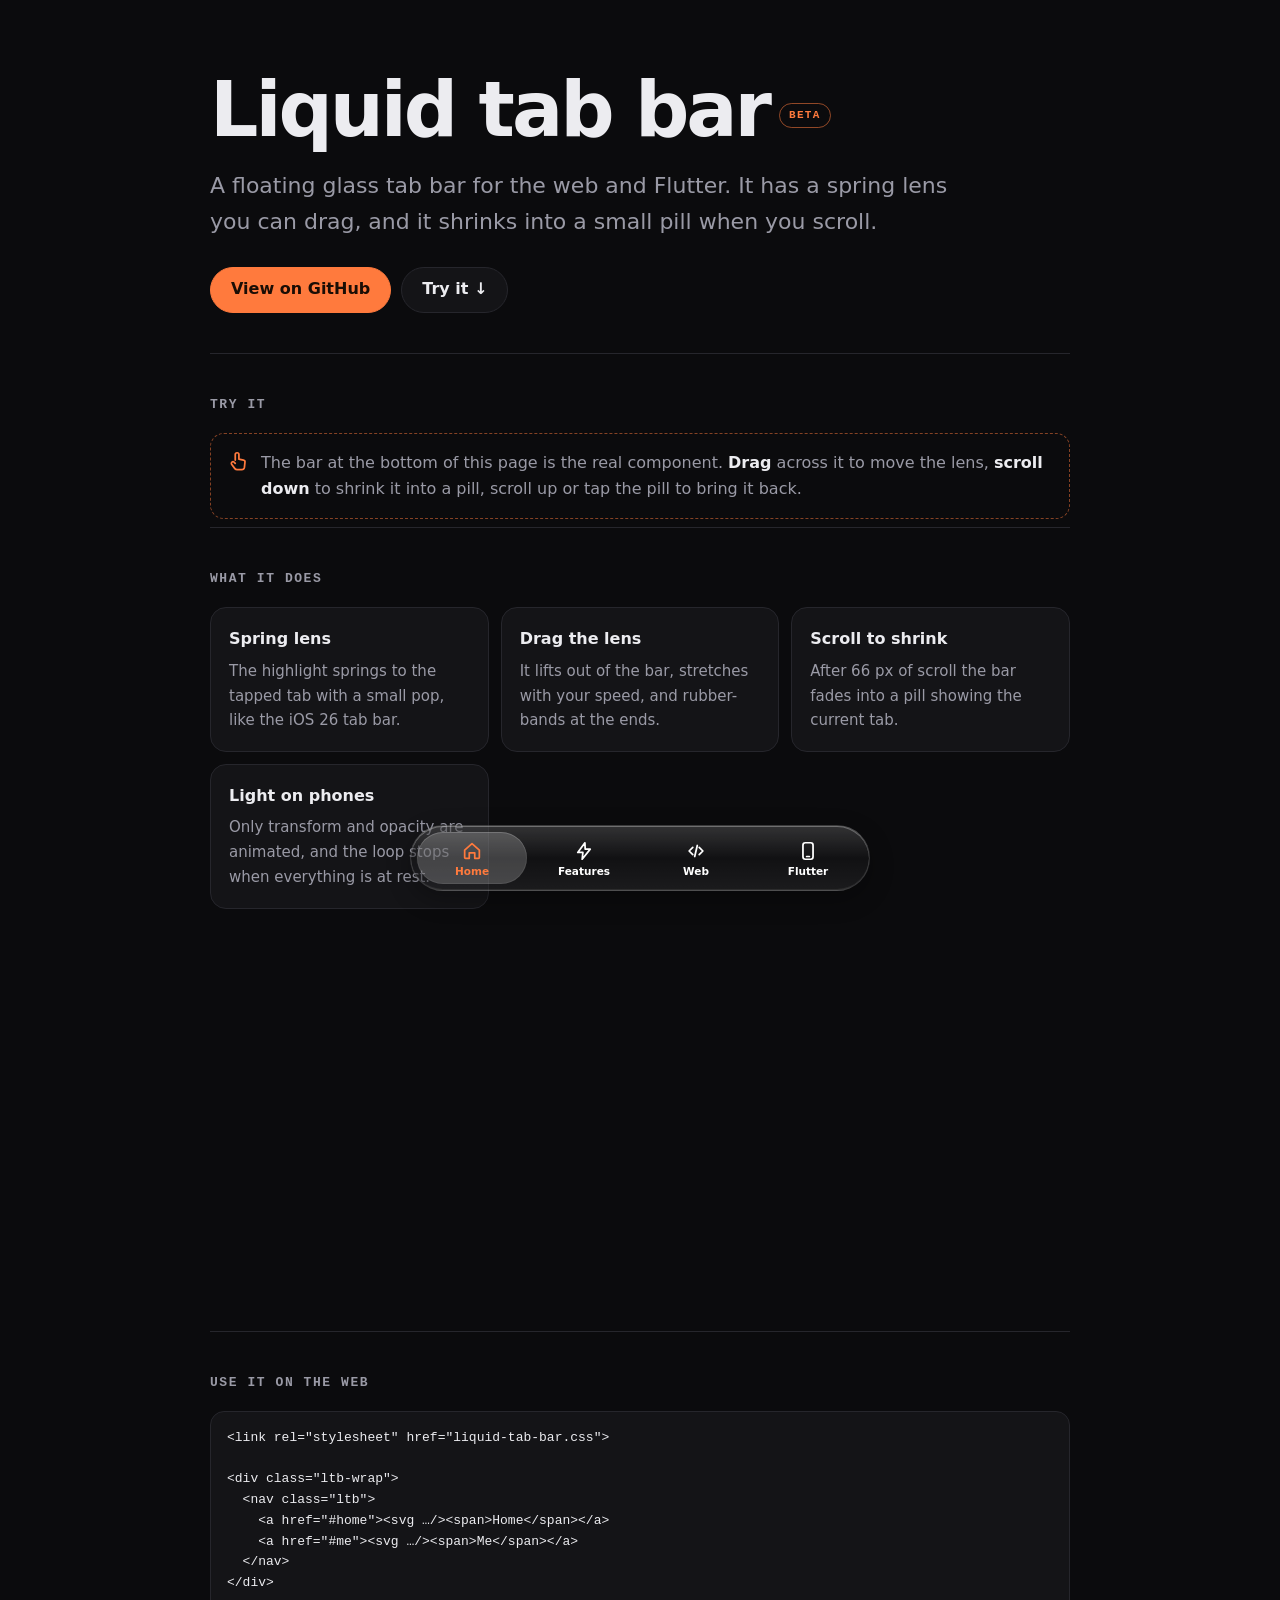
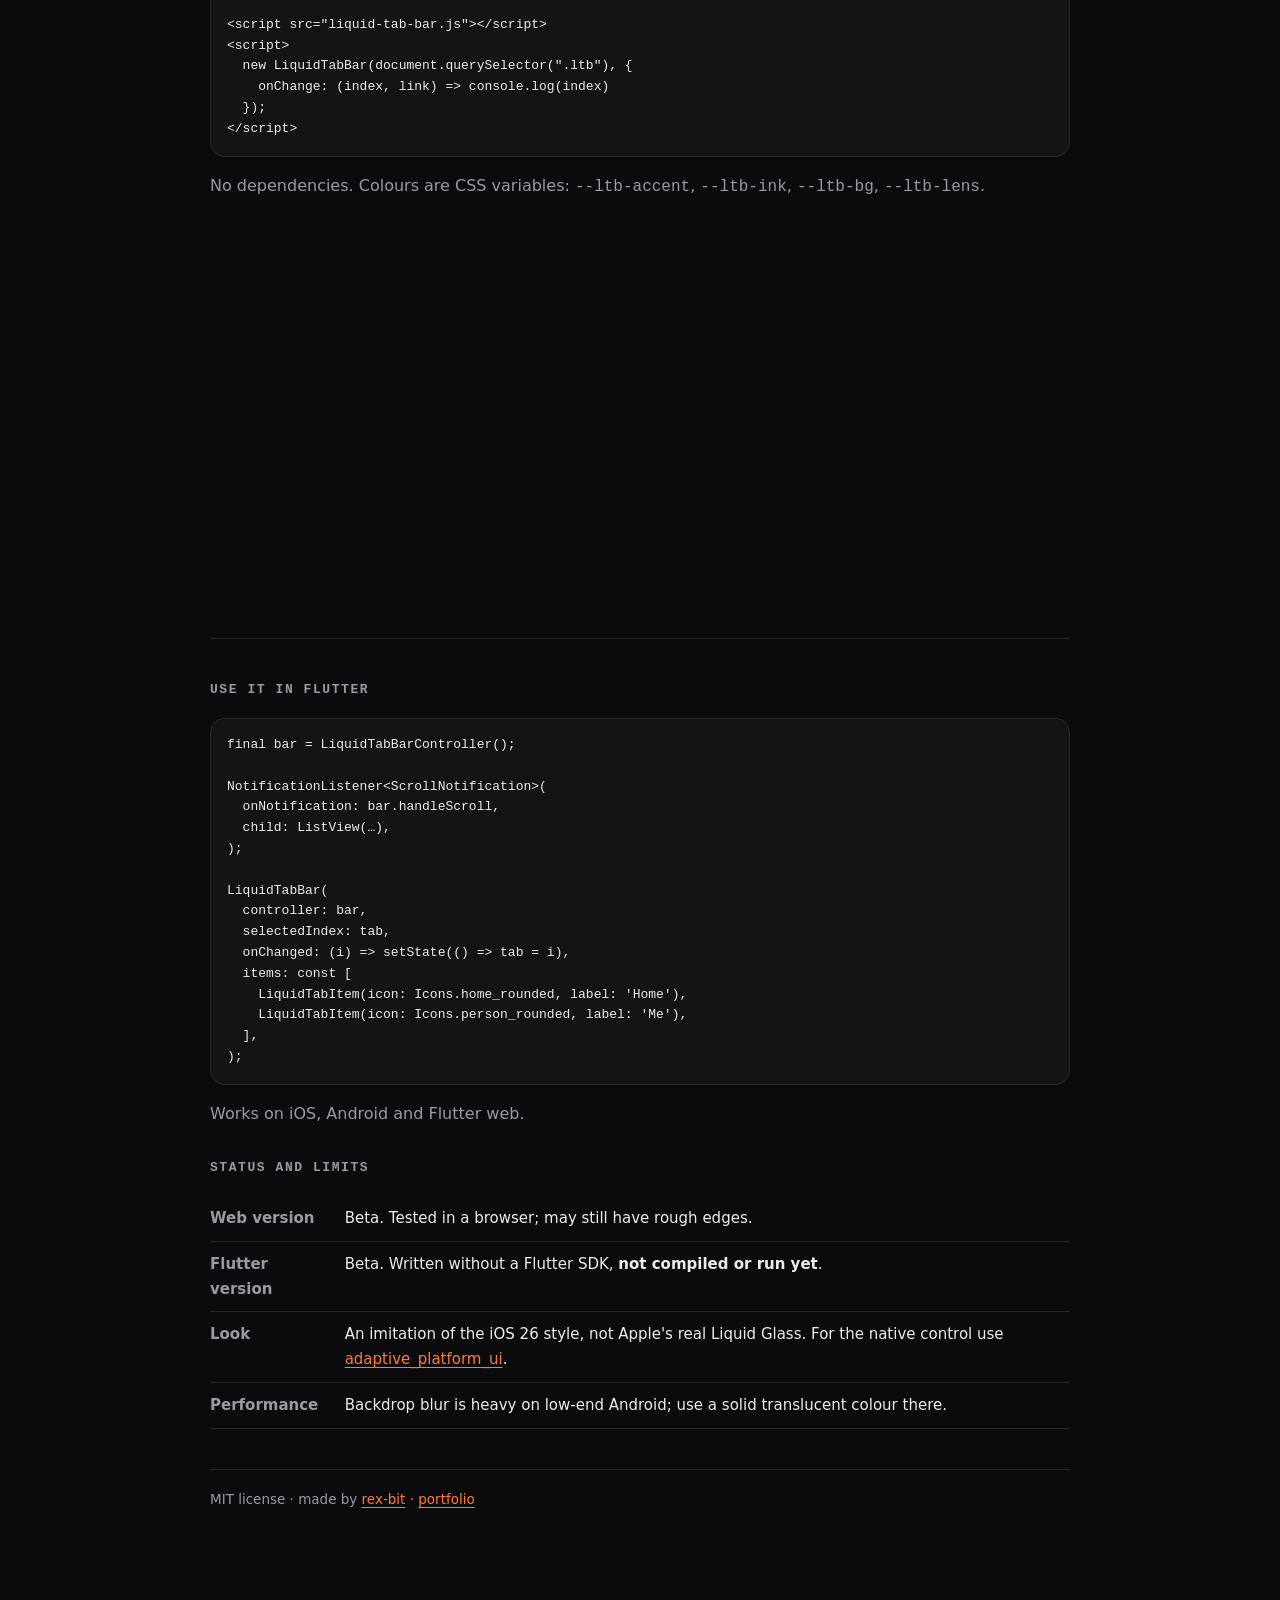
==== liquid-tab-bar/index.html @ a9b512dc "Add liquid-tab-bar project page Co-Authored-By: Claude Sonnet 5.5 <noreply@anthropic.com> Claude-Ses" ====
<!doctype html>
<html lang="en">
<head>
<meta charset="utf-8">
<meta name="viewport" content="width=device-width,initial-scale=1,viewport-fit=cover">
<meta name="robots" content="noindex,nofollow">
<meta name="color-scheme" content="dark">
<title>Liquid tab bar</title>
<meta name="description" content="A floating glass tab bar for the web and Flutter, with a spring lens, drag-to-scrub and shrink-on-scroll. Beta.">
<link rel="stylesheet" href="web/liquid-tab-bar.css">
<style>
:root{--bg:#0b0b0d;--surface:#141417;--ink:#ececf0;--muted:#9a9aa6;--line:#26262c;--accent:#ff7a3d}
*{box-sizing:border-box}
html{scroll-behavior:smooth}
body{margin:0;background:var(--bg);color:var(--ink);font:16px/1.65 system-ui,-apple-system,"Segoe UI",sans-serif;padding:0 max(18px,env(safe-area-inset-left)) 150px;-webkit-text-size-adjust:100%}
.wrap{max-width:860px;margin:0 auto}
a{color:var(--accent);text-underline-offset:3px}
code,pre{font-family:ui-monospace,"SF Mono",Menlo,Consolas,monospace}
header{padding:72px 0 40px}
.badge{display:inline-block;font:600 11px/1 ui-monospace,Menlo,monospace;letter-spacing:.12em;padding:6px 9px;border-radius:999px;border:1px solid color-mix(in srgb,var(--accent) 55%,transparent);color:var(--accent);vertical-align:middle;margin-left:10px}
h1{font-size:clamp(40px,10vw,76px);line-height:1;letter-spacing:-.04em;margin:0 0 20px}
.lead{font-size:clamp(18px,3.4vw,22px);color:var(--muted);max-width:34em;margin:0 0 26px}
.cta{display:flex;gap:10px;flex-wrap:wrap}
.btn{display:inline-flex;align-items:center;min-height:46px;padding:0 20px;border-radius:999px;border:1px solid var(--line);background:var(--surface);color:var(--ink);font-weight:600;text-decoration:none}
.btn.p{background:var(--accent);border-color:var(--accent);color:#1a0d05}
section{padding:44px 0 8px;border-top:1px solid var(--line);scroll-margin-top:12px}
h2{font:700 13px/1 ui-monospace,Menlo,monospace;letter-spacing:.12em;text-transform:uppercase;color:var(--muted);margin:0 0 22px}
.grid{display:grid;grid-template-columns:repeat(auto-fit,minmax(230px,1fr));gap:12px}
.card{padding:18px;border:1px solid var(--line);border-radius:16px;background:var(--surface)}
.card b{display:block;margin-bottom:6px}
.card p{margin:0;color:var(--muted);font-size:15px}
pre{margin:0 0 16px;padding:16px;border:1px solid var(--line);border-radius:14px;background:var(--surface);overflow-x:auto;font-size:13px;line-height:1.6;-webkit-overflow-scrolling:touch}
.hint{display:flex;gap:12px;align-items:flex-start;padding:16px;border:1px dashed color-mix(in srgb,var(--accent) 50%,transparent);border-radius:14px;color:var(--muted)}
.hint svg{flex:none;width:22px;height:22px;stroke:var(--accent);fill:none;stroke-width:1.9;stroke-linecap:round;stroke-linejoin:round}
table{width:100%;border-collapse:collapse;font-size:15px}
td,th{text-align:left;padding:10px 12px 10px 0;border-bottom:1px solid var(--line);vertical-align:top}
th{color:var(--muted);font-weight:600}
.spacer{height:46vh}
footer{margin-top:40px;padding-top:18px;border-top:1px solid var(--line);color:var(--muted);font-size:13.5px}
/* this page is dark-only, so keep the bar dark even on light-mode phones */
.ltb{--ltb-ink:#fff;--ltb-bg:rgba(24,24,26,.5);--ltb-lens:rgba(255,255,255,.2);border-color:rgba(255,255,255,.14)}
.ltb-mini{background-color:rgba(24,24,26,.5);border-color:rgba(255,255,255,.14)}
@media (max-width:560px){header{padding-top:48px}}
</style>
</head>
<body>
<div class="wrap">
  <header id="top">
    <h1>Liquid tab bar<span class="badge">BETA</span></h1>
    <p class="lead">A floating glass tab bar for the web and Flutter. It has a spring lens you can drag, and it shrinks into a small pill when you scroll.</p>
    <div class="cta">
      <a class="btn p" href="https://github.com/rex-bit/Rex-bit/tree/main/liquid-tab-bar" target="_blank" rel="noopener">View on GitHub</a>
      <a class="btn" href="#try">Try it ↓</a>
    </div>
  </header>

  <section id="try">
    <h2>Try it</h2>
    <div class="hint"><svg viewBox="0 0 24 24" aria-hidden="true"><path d="M9 11V5a2 2 0 014 0v5l5 1a2 2 0 011.6 2.3L19 19a3 3 0 01-3 2.5H11a3 3 0 01-2.4-1.2L5 15.5a1.8 1.8 0 012.7-2.3L9 14.5"/></svg>
      <span>The bar at the bottom of this page is the real component. <b style="color:var(--ink)">Drag</b> across it to move the lens, <b style="color:var(--ink)">scroll down</b> to shrink it into a pill, scroll up or tap the pill to bring it back.</span></div>
  </section>

  <section id="features">
    <h2>What it does</h2>
    <div class="grid">
      <div class="card"><b>Spring lens</b><p>The highlight springs to the tapped tab with a small pop, like the iOS 26 tab bar.</p></div>
      <div class="card"><b>Drag the lens</b><p>It lifts out of the bar, stretches with your speed, and rubber-bands at the ends.</p></div>
      <div class="card"><b>Scroll to shrink</b><p>After 66 px of scroll the bar fades into a pill showing the current tab.</p></div>
      <div class="card"><b>Light on phones</b><p>Only transform and opacity are animated, and the loop stops when everything is at rest.</p></div>
    </div>
    <div class="spacer"></div>
  </section>

  <section id="web">
    <h2>Use it on the web</h2>
    <pre><code>&lt;link rel="stylesheet" href="liquid-tab-bar.css"&gt;

&lt;div class="ltb-wrap"&gt;
  &lt;nav class="ltb"&gt;
    &lt;a href="#home"&gt;&lt;svg …/&gt;&lt;span&gt;Home&lt;/span&gt;&lt;/a&gt;
    &lt;a href="#me"&gt;&lt;svg …/&gt;&lt;span&gt;Me&lt;/span&gt;&lt;/a&gt;
  &lt;/nav&gt;
&lt;/div&gt;

&lt;script src="liquid-tab-bar.js"&gt;&lt;/script&gt;
&lt;script&gt;
  new LiquidTabBar(document.querySelector(".ltb"), {
    onChange: (index, link) =&gt; console.log(index)
  });
&lt;/script&gt;</code></pre>
    <p style="color:var(--muted)">No dependencies. Colours are CSS variables: <code>--ltb-accent</code>, <code>--ltb-ink</code>, <code>--ltb-bg</code>, <code>--ltb-lens</code>.</p>
    <div class="spacer"></div>
  </section>

  <section id="flutter">
    <h2>Use it in Flutter</h2>
    <pre><code>final bar = LiquidTabBarController();

NotificationListener&lt;ScrollNotification&gt;(
  onNotification: bar.handleScroll,
  child: ListView(…),
);

LiquidTabBar(
  controller: bar,
  selectedIndex: tab,
  onChanged: (i) =&gt; setState(() =&gt; tab = i),
  items: const [
    LiquidTabItem(icon: Icons.home_rounded, label: 'Home'),
    LiquidTabItem(icon: Icons.person_rounded, label: 'Me'),
  ],
);</code></pre>
    <p style="color:var(--muted)">Works on iOS, Android and Flutter web.</p>

    <h2 style="margin-top:34px">Status and limits</h2>
    <table>
      <tr><th>Web version</th><td>Beta. Tested in a browser; may still have rough edges.</td></tr>
      <tr><th>Flutter version</th><td>Beta. Written without a Flutter SDK, <b>not compiled or run yet</b>.</td></tr>
      <tr><th>Look</th><td>An imitation of the iOS 26 style, not Apple's real Liquid Glass. For the native control use <a href="https://github.com/berkaycatak/adaptive_platform_ui" target="_blank" rel="noopener">adaptive_platform_ui</a>.</td></tr>
      <tr><th>Performance</th><td>Backdrop blur is heavy on low-end Android; use a solid translucent colour there.</td></tr>
    </table>
    <footer>MIT license · made by <a href="https://github.com/rex-bit" target="_blank" rel="noopener">rex-bit</a> · <a href="../">portfolio</a></footer>
  </section>
</div>

<div class="ltb-wrap"><nav class="ltb" aria-label="Sections">
  <a href="#top"><svg viewBox="0 0 24 24" aria-hidden="true"><path d="M4 11l8-7 8 7v8a1 1 0 01-1 1h-4v-6H9v6H5a1 1 0 01-1-1z"/></svg><span>Home</span></a>
  <a href="#features"><svg viewBox="0 0 24 24" aria-hidden="true"><path d="M13 3L5.2 13.6h5.6L10 21l8.8-11h-5.5z"/></svg><span>Features</span></a>
  <a href="#web"><svg viewBox="0 0 24 24" aria-hidden="true"><path d="M8.5 8L4.5 12l4 4M15.5 8l4 4-4 4M13.4 6l-2.8 12"/></svg><span>Web</span></a>
  <a href="#flutter"><svg viewBox="0 0 24 24" aria-hidden="true"><rect x="6.5" y="3" width="11" height="18" rx="2.6"/><path d="M10.5 18h3"/></svg><span>Flutter</span></a>
</nav></div>
<script src="web/liquid-tab-bar.js"></script>
<script>
(function () {
  var bar = new LiquidTabBar(document.querySelector(".ltb"), {});
  var links = [].slice.call(document.querySelectorAll(".ltb a")), ids = ["top", "features", "web", "flutter"];
  if ("IntersectionObserver" in window) {
    var io = new IntersectionObserver(function (es) { es.forEach(function (e) { if (e.isIntersecting) bar.select(ids.indexOf(e.target.id)); }); }, { rootMargin: "-35% 0px -60% 0px" });
    ids.forEach(function (id) { io.observe(document.getElementById(id)); });
  }
})();
</script>
</body>
</html>
---- liquid-tab-bar/web/liquid-tab-bar.css ----
/* Liquid tab bar (BETA) – CSS. Tweak the variables on .ltb */
.ltb-wrap{position:fixed;left:0;right:0;bottom:calc(10px + env(safe-area-inset-bottom,0px));z-index:50;display:flex;justify-content:center;padding:0 12px;pointer-events:none}
.ltb{--ltb-ink:#fff;--ltb-accent:#ff7a3d;--ltb-bg:rgba(24,24,26,.5);--ltb-lens:rgba(255,255,255,.2);
  position:relative;display:flex;gap:2px;padding:6px;width:min(100%,460px);pointer-events:auto;touch-action:pan-y;user-select:none;-webkit-user-select:none;-webkit-touch-callout:none;
  border-radius:999px;border:1px solid rgba(255,255,255,.14);background-color:var(--ltb-bg);
  background-image:linear-gradient(180deg,rgba(255,255,255,.14),rgba(255,255,255,0) 50%,rgba(255,255,255,.04));
  -webkit-backdrop-filter:blur(16px) saturate(1.5);backdrop-filter:blur(16px) saturate(1.5);
  box-shadow:inset 0 1px 0 rgba(255,255,255,.3),inset 0 -1px 0 rgba(255,255,255,.08),0 8px 24px rgba(0,0,0,.28);
  transform-origin:50% 100%;will-change:transform,opacity;transition:transform .28s cubic-bezier(.215,.61,.355,1),opacity .22s ease-out}
.ltb a{position:relative;z-index:1;flex:1 1 0;display:flex;flex-direction:column;align-items:center;gap:4px;min-width:0;padding:8px 6px 7px;border-radius:999px;color:var(--ltb-ink);text-decoration:none;font:600 10.5px/1 system-ui,-apple-system,sans-serif;white-space:nowrap;-webkit-tap-highlight-color:transparent;-webkit-user-drag:none;transition:color .18s}
.ltb a svg{width:22px;height:22px;fill:none;stroke:currentColor;stroke-width:1.9;stroke-linecap:round;stroke-linejoin:round;transition:transform .25s cubic-bezier(.3,1.3,.5,1)}
.ltb a[aria-current="true"],.ltb a[data-hot]{color:var(--ltb-accent)}
.ltb.dragging a[aria-current="true"]:not([data-hot]){color:var(--ltb-ink)}
.ltb.dragging a[data-hot] svg{transform:scale(1.12)}
.ltb-lens{position:absolute;z-index:0;top:6px;bottom:6px;left:0;width:0;border-radius:999px;pointer-events:none;will-change:transform;
  background-color:var(--ltb-lens);box-shadow:inset 0 1px 0 rgba(255,255,255,.12),inset 0 0 0 1px rgba(255,255,255,.07);transition:background-color .18s,box-shadow .18s,opacity .22s}
.ltb.dragging .ltb-lens{background-color:rgba(255,255,255,.12);background-image:linear-gradient(180deg,rgba(255,255,255,.28),rgba(255,255,255,.03) 55%,rgba(255,255,255,.12));
  box-shadow:inset 0 1px 1px rgba(255,255,255,.55),inset 0 -1px 1px rgba(255,255,255,.25),inset 2px 0 3px -1px rgba(120,170,255,.4),inset -2px 0 3px -1px rgba(255,140,90,.4),0 6px 18px rgba(0,0,0,.28)}
/* minimized: bar fades out, pill fades in */
.ltb.min{opacity:0;transform:scale(.7,.85);pointer-events:none}
.ltb.min .ltb-lens{opacity:0}
.ltb-mini{position:absolute;left:50%;bottom:0;display:flex;align-items:center;gap:7px;height:38px;padding:0 16px;border-radius:999px;border:1px solid rgba(255,255,255,.14);color:var(--ltb-accent,#ff7a3d);
  background-color:rgba(24,24,26,.5);-webkit-backdrop-filter:blur(16px) saturate(1.5);backdrop-filter:blur(16px) saturate(1.5);font:600 13px/1 system-ui,-apple-system,sans-serif;white-space:nowrap;cursor:pointer;
  opacity:0;pointer-events:none;transform:translateX(-50%) scale(1.35,1.1);transform-origin:50% 100%;transition:transform .28s cubic-bezier(.215,.61,.355,1),opacity .18s ease-out;-webkit-tap-highlight-color:transparent}
.ltb-mini.on{opacity:1;pointer-events:auto;transform:translateX(-50%) scale(1);transition:transform .28s cubic-bezier(.215,.61,.355,1),opacity .22s ease-out}
.ltb-mini svg{width:18px;height:18px;fill:none;stroke:currentColor;stroke-width:1.9;stroke-linecap:round;stroke-linejoin:round}
/* blur is expensive on iOS: dropped only while the swap animates */
.ltb-wrap.anim .ltb,.ltb-wrap.anim .ltb-mini{-webkit-backdrop-filter:none;backdrop-filter:none}
@media (prefers-color-scheme:light){.ltb{--ltb-ink:#111;--ltb-bg:rgba(250,250,252,.55);--ltb-lens:rgba(0,0,0,.08);border-color:rgba(0,0,0,.12)}.ltb-mini{background-color:rgba(250,250,252,.6);border-color:rgba(0,0,0,.12)}}
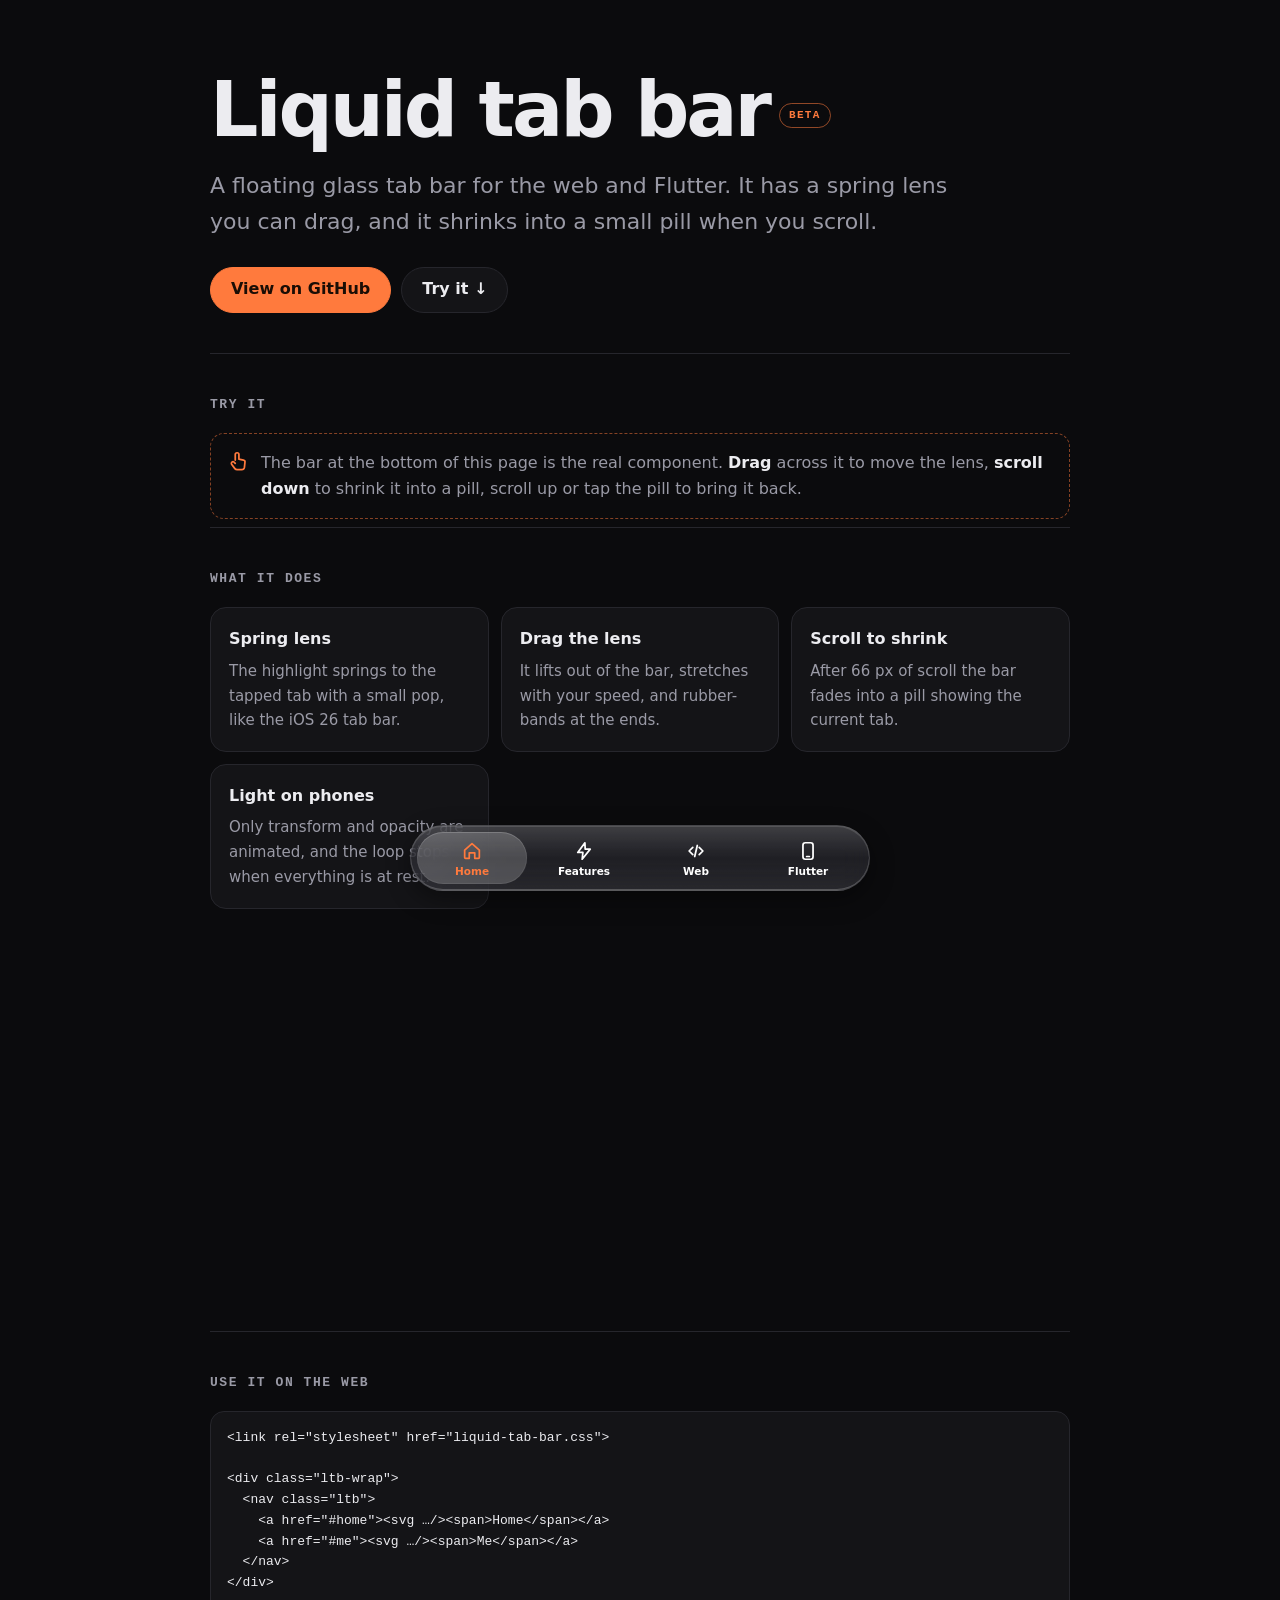
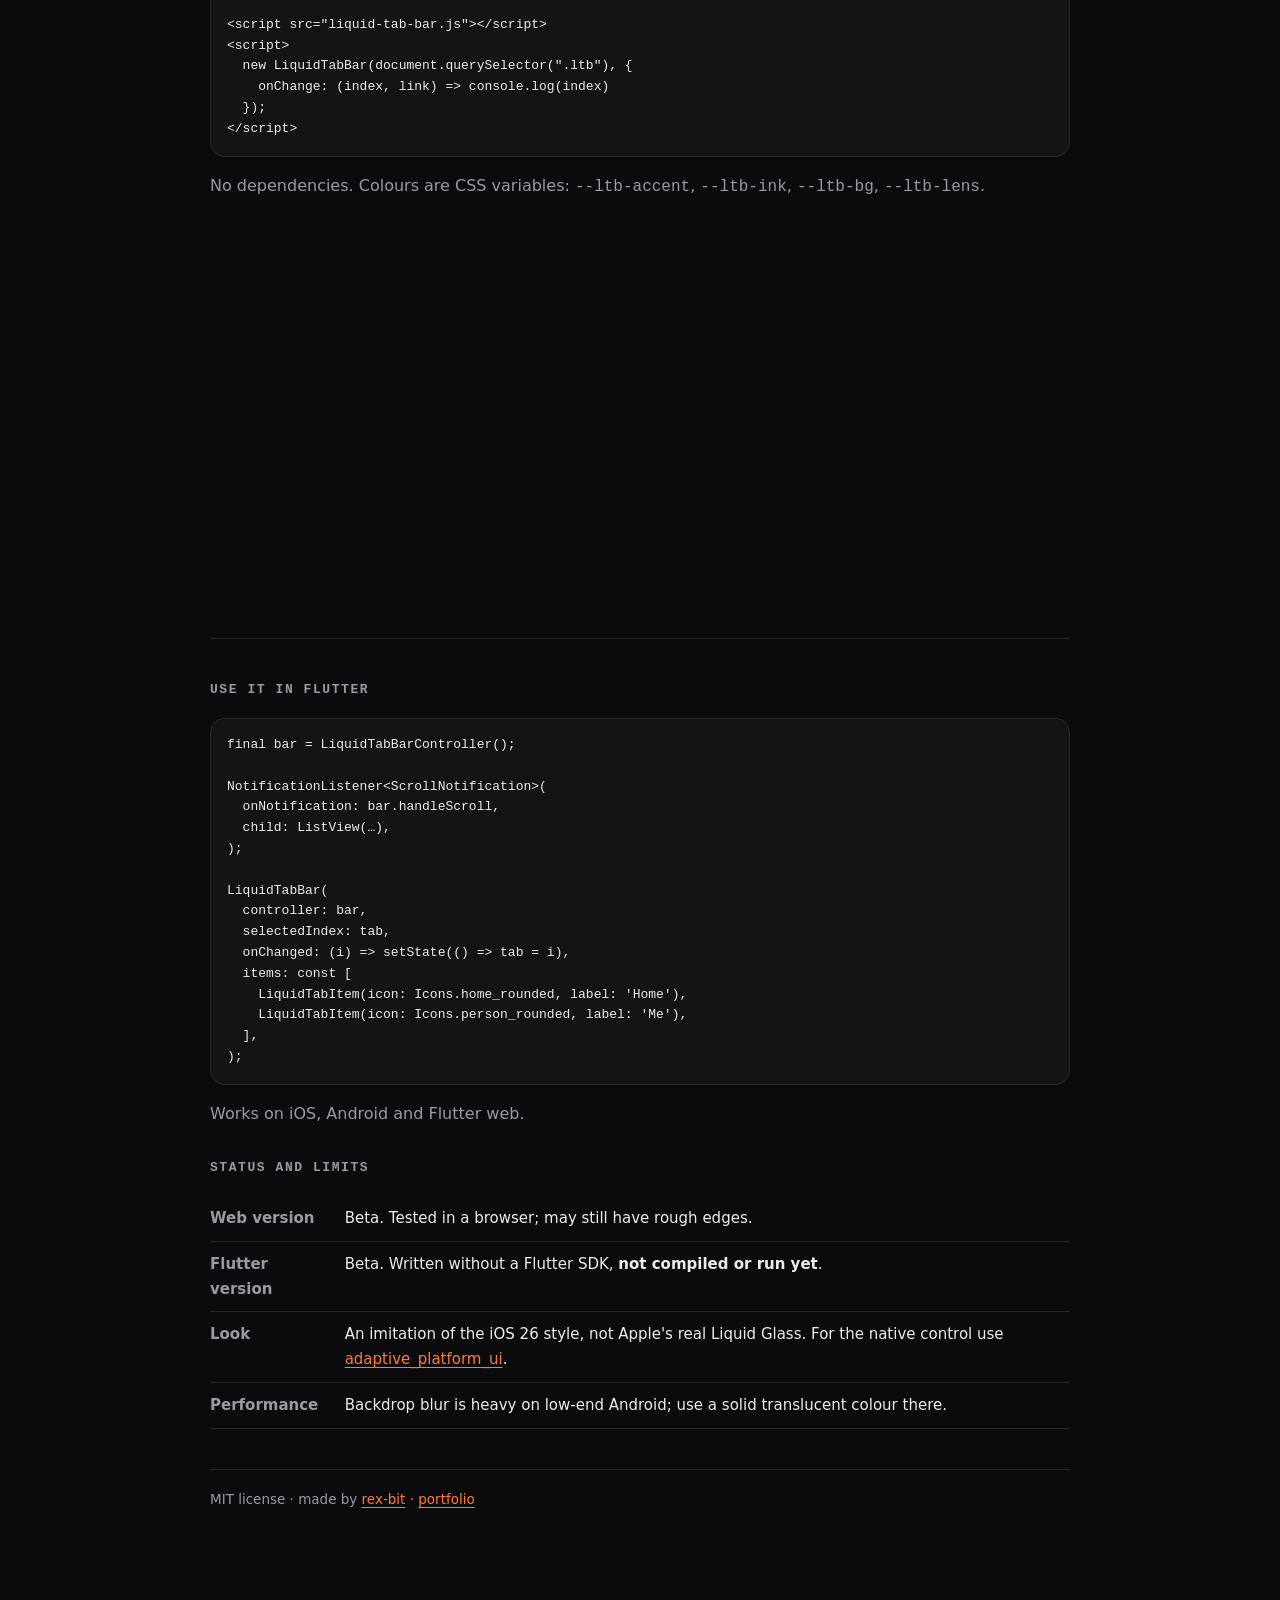
==== commit 77a29d50: "Dark mode: grey frosted bar, lighter drag lens (Instagram-like) Co-Authored-By: Claude Sonnet 5.5 <n" ====
--- a/liquid-tab-bar/index.html
+++ b/liquid-tab-bar/index.html
@@ -38,8 +38,8 @@
 .spacer{height:46vh}
 footer{margin-top:40px;padding-top:18px;border-top:1px solid var(--line);color:var(--muted);font-size:13.5px}
 /* this page is dark-only, so keep the bar dark even on light-mode phones */
-.ltb{--ltb-ink:#fff;--ltb-bg:rgba(24,24,26,.5);--ltb-lens:rgba(255,255,255,.2);border-color:rgba(255,255,255,.14)}
-.ltb-mini{background-color:rgba(24,24,26,.5);border-color:rgba(255,255,255,.14)}
+.ltb{--ltb-ink:#fff;--ltb-bg:rgba(44,45,50,.62);--ltb-lens:rgba(255,255,255,.2);border-color:rgba(255,255,255,.14)}
+.ltb-mini{background-color:rgba(44,45,50,.62);border-color:rgba(255,255,255,.14)}
 @media (max-width:560px){header{padding-top:48px}}
 </style>
 </head>
--- a/liquid-tab-bar/web/liquid-tab-bar.css
+++ b/liquid-tab-bar/web/liquid-tab-bar.css
@@ -1,11 +1,11 @@
 /* Liquid tab bar (BETA) – CSS. Tweak the variables on .ltb */
 .ltb-wrap{position:fixed;left:0;right:0;bottom:calc(10px + env(safe-area-inset-bottom,0px));z-index:50;display:flex;justify-content:center;padding:0 12px;pointer-events:none}
-.ltb{--ltb-ink:#fff;--ltb-accent:#ff7a3d;--ltb-bg:rgba(24,24,26,.5);--ltb-lens:rgba(255,255,255,.2);
+.ltb{--ltb-ink:#fff;--ltb-accent:#ff7a3d;--ltb-bg:rgba(30,31,35,.62);--ltb-lens:rgba(255,255,255,.17);
   position:relative;display:flex;gap:2px;padding:6px;width:min(100%,460px);pointer-events:auto;touch-action:pan-y;user-select:none;-webkit-user-select:none;-webkit-touch-callout:none;
   border-radius:999px;border:1px solid rgba(255,255,255,.14);background-color:var(--ltb-bg);
   background-image:linear-gradient(180deg,rgba(255,255,255,.14),rgba(255,255,255,0) 50%,rgba(255,255,255,.04));
   -webkit-backdrop-filter:blur(16px) saturate(1.5);backdrop-filter:blur(16px) saturate(1.5);
-  box-shadow:inset 0 1px 0 rgba(255,255,255,.3),inset 0 -1px 0 rgba(255,255,255,.08),0 8px 24px rgba(0,0,0,.28);
+  box-shadow:inset 0 1px 0 rgba(255,255,255,.12),inset 0 -1px 0 rgba(255,255,255,.22),0 8px 24px rgba(0,0,0,.4);
   transform-origin:50% 100%;will-change:transform,opacity;transition:transform .28s cubic-bezier(.215,.61,.355,1),opacity .22s ease-out}
 .ltb a{position:relative;z-index:1;flex:1 1 0;display:flex;flex-direction:column;align-items:center;gap:4px;min-width:0;padding:8px 6px 7px;border-radius:999px;color:var(--ltb-ink);text-decoration:none;font:600 10.5px/1 system-ui,-apple-system,sans-serif;white-space:nowrap;-webkit-tap-highlight-color:transparent;-webkit-user-drag:none;transition:color .18s}
 .ltb a svg{width:22px;height:22px;fill:none;stroke:currentColor;stroke-width:1.9;stroke-linecap:round;stroke-linejoin:round;transition:transform .25s cubic-bezier(.3,1.3,.5,1)}
@@ -14,8 +14,8 @@
 .ltb.dragging a[data-hot] svg{transform:scale(1.12)}
 .ltb-lens{position:absolute;z-index:0;top:6px;bottom:6px;left:0;width:0;border-radius:999px;pointer-events:none;will-change:transform;
   background-color:var(--ltb-lens);box-shadow:inset 0 1px 0 rgba(255,255,255,.12),inset 0 0 0 1px rgba(255,255,255,.07);transition:background-color .18s,box-shadow .18s,opacity .22s}
-.ltb.dragging .ltb-lens{background-color:rgba(255,255,255,.12);background-image:linear-gradient(180deg,rgba(255,255,255,.28),rgba(255,255,255,.03) 55%,rgba(255,255,255,.12));
-  box-shadow:inset 0 1px 1px rgba(255,255,255,.55),inset 0 -1px 1px rgba(255,255,255,.25),inset 2px 0 3px -1px rgba(120,170,255,.4),inset -2px 0 3px -1px rgba(255,140,90,.4),0 6px 18px rgba(0,0,0,.28)}
+.ltb.dragging .ltb-lens{background-color:rgba(255,255,255,.3);background-image:none;box-shadow:inset 0 0 0 1px rgba(255,255,255,.08),0 4px 14px rgba(0,0,0,.32)}
+@media (prefers-color-scheme:light){.ltb.dragging .ltb-lens{background-color:rgba(255,255,255,.85);box-shadow:inset 0 0 0 1px rgba(255,255,255,.9),0 3px 12px rgba(0,0,0,.16)}}
 /* minimized: bar fades out, pill fades in */
 .ltb.min{opacity:0;transform:scale(.7,.85);pointer-events:none}
 .ltb.min .ltb-lens{opacity:0}
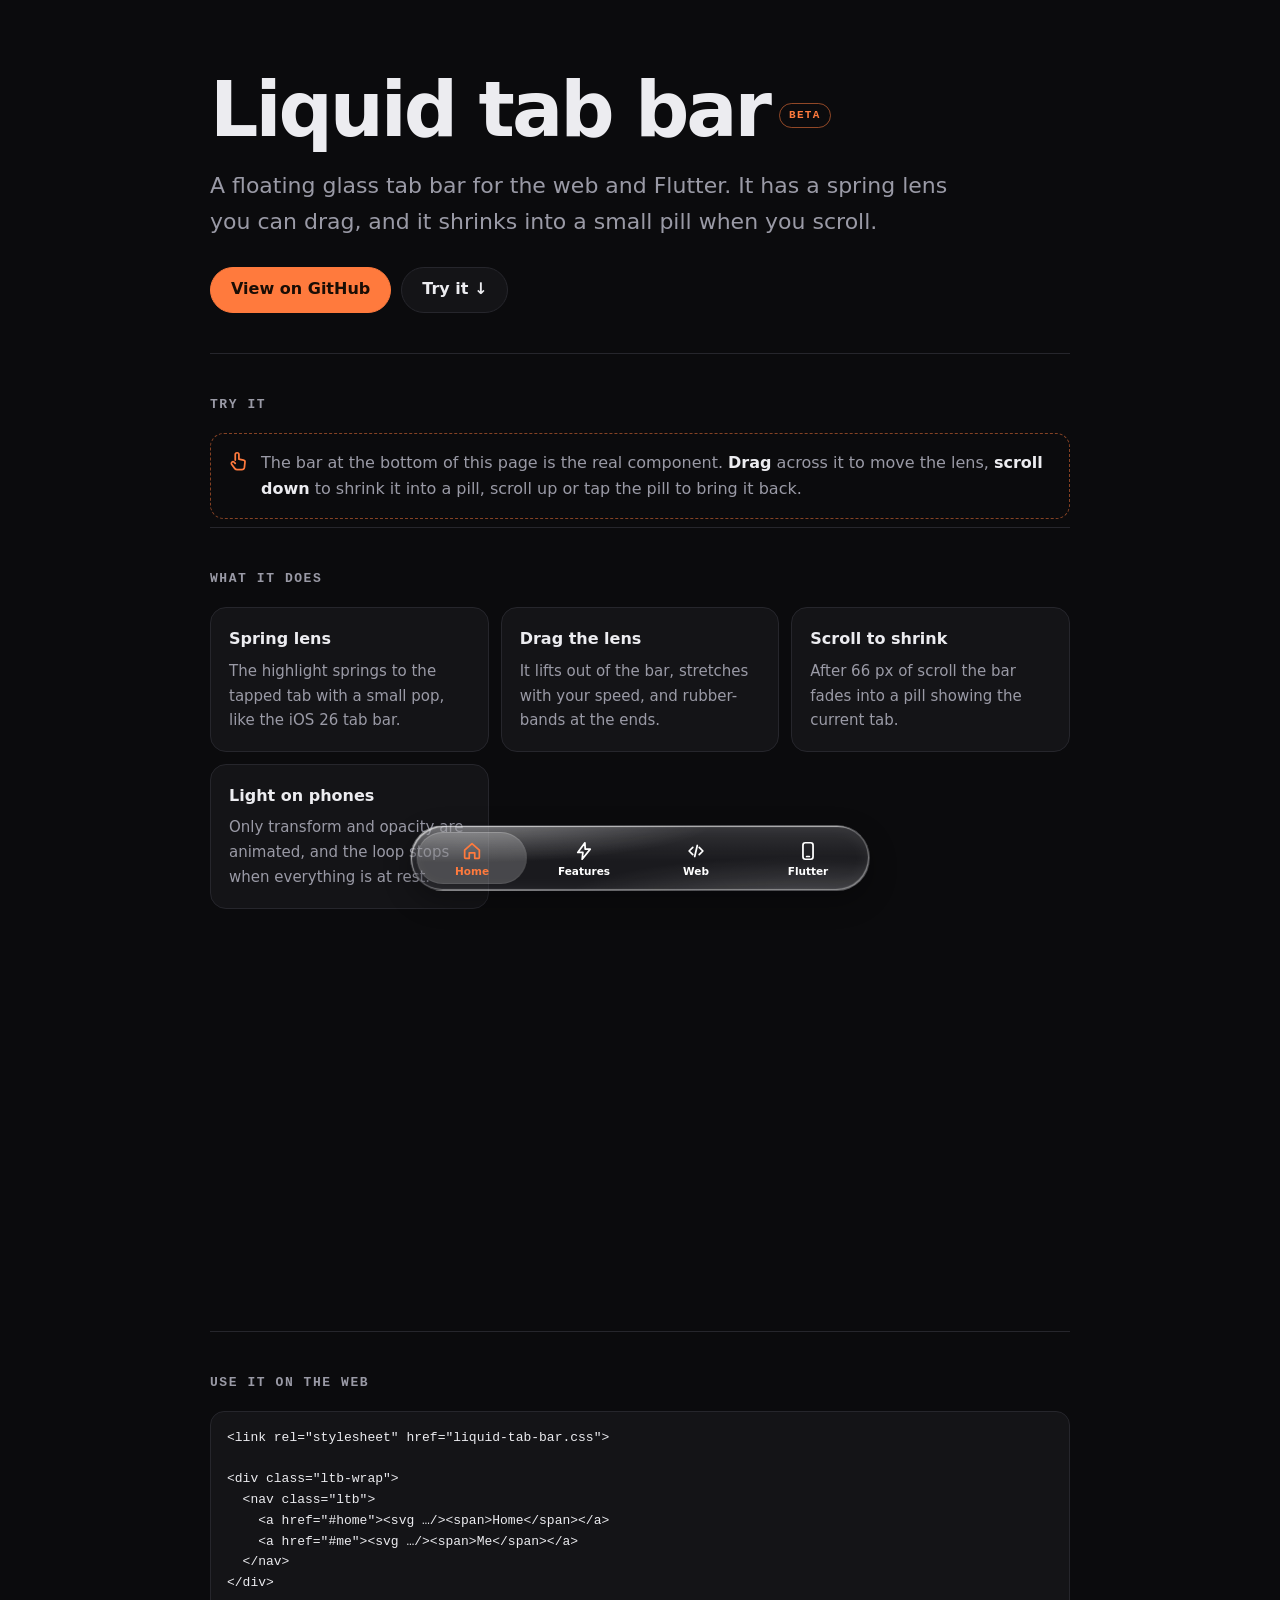
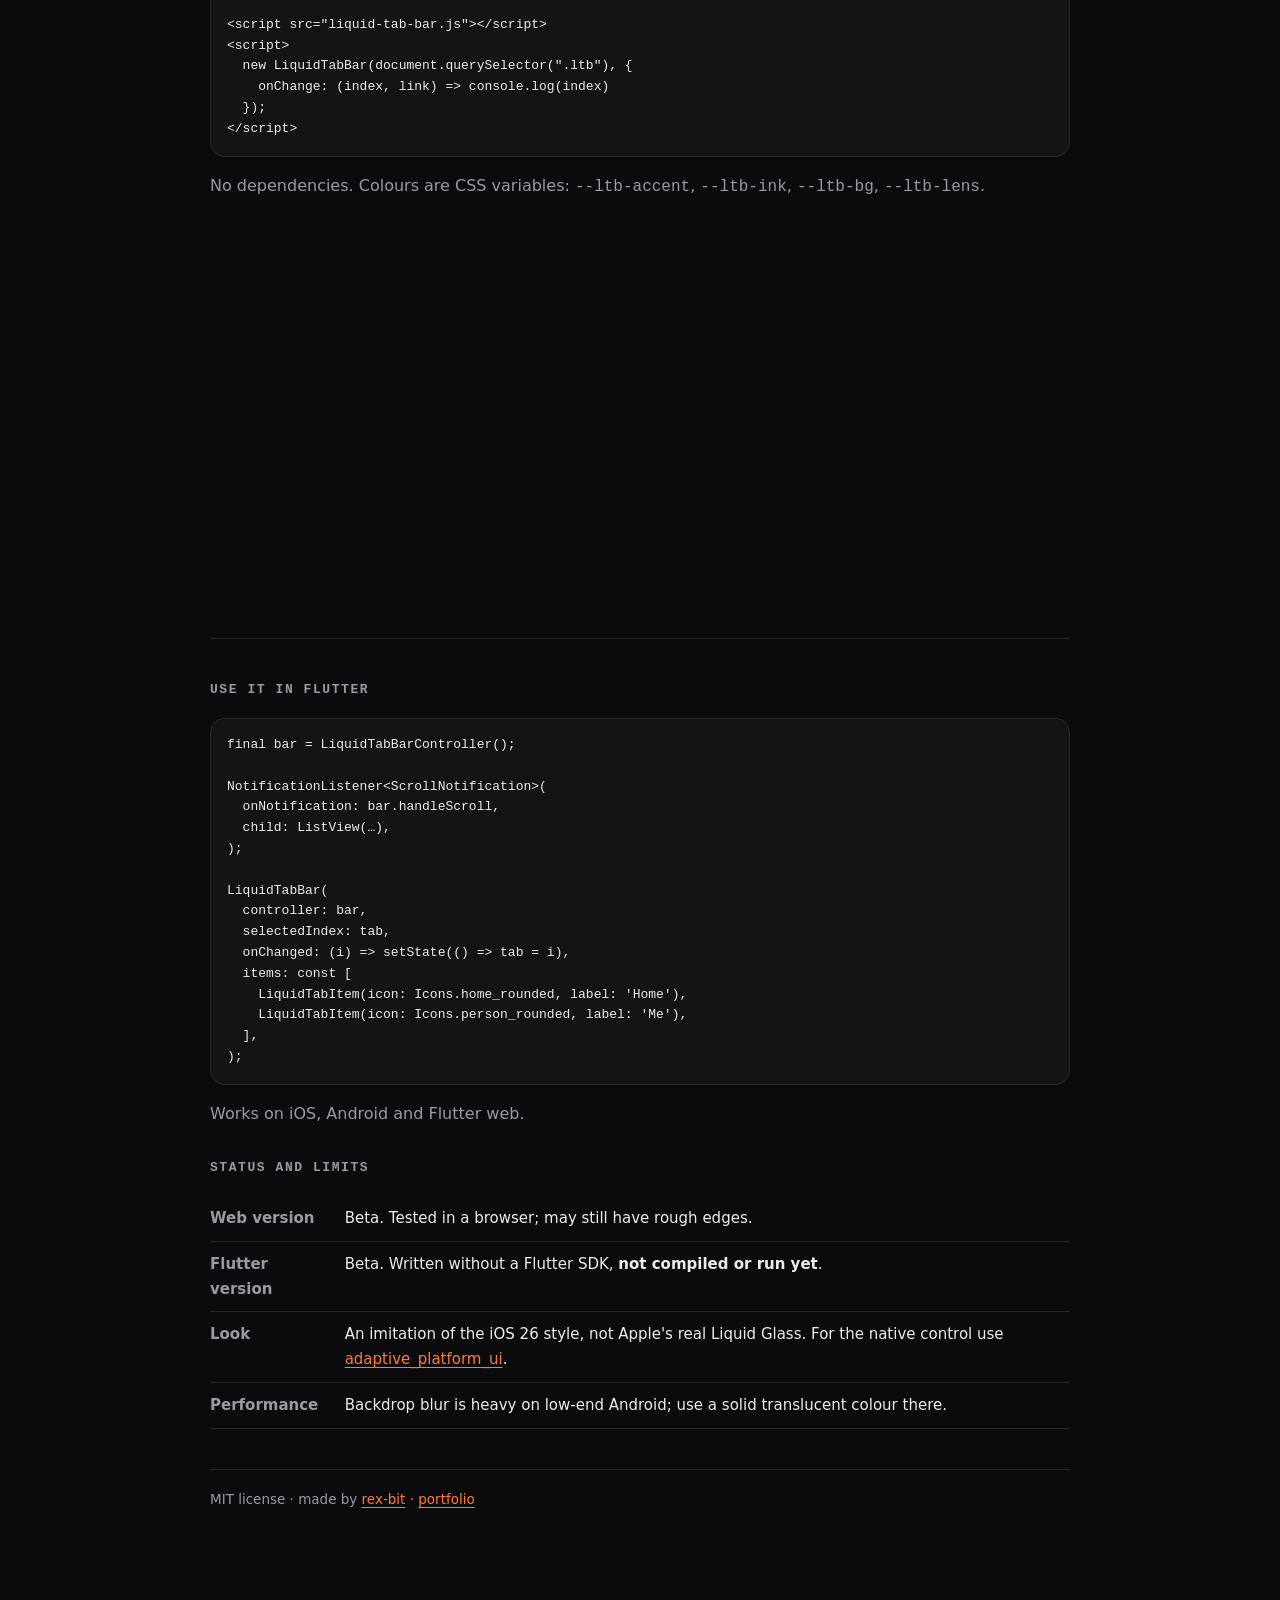
==== commit 1fad5670: "Liquid glass look: specular edges, inner glow, clearer blur Co-Authored-By: Claude Sonnet 5.5 <norep" ====
--- a/liquid-tab-bar/index.html
+++ b/liquid-tab-bar/index.html
@@ -38,8 +38,8 @@
 .spacer{height:46vh}
 footer{margin-top:40px;padding-top:18px;border-top:1px solid var(--line);color:var(--muted);font-size:13.5px}
 /* this page is dark-only, so keep the bar dark even on light-mode phones */
-.ltb{--ltb-ink:#fff;--ltb-bg:rgba(44,45,50,.62);--ltb-lens:rgba(255,255,255,.2);border-color:rgba(255,255,255,.14)}
-.ltb-mini{background-color:rgba(44,45,50,.62);border-color:rgba(255,255,255,.14)}
+.ltb{--ltb-ink:#fff;--ltb-bg:rgba(44,45,50,.48);--ltb-lens:rgba(255,255,255,.2);border-color:rgba(255,255,255,.14)}
+.ltb-mini{background-color:rgba(44,45,50,.48);border-color:rgba(255,255,255,.14)}
 @media (max-width:560px){header{padding-top:48px}}
 </style>
 </head>
--- a/liquid-tab-bar/web/liquid-tab-bar.css
+++ b/liquid-tab-bar/web/liquid-tab-bar.css
@@ -27,3 +27,11 @@
 /* blur is expensive on iOS: dropped only while the swap animates */
 .ltb-wrap.anim .ltb,.ltb-wrap.anim .ltb-mini{-webkit-backdrop-filter:none;backdrop-filter:none}
 @media (prefers-color-scheme:light){.ltb{--ltb-ink:#111;--ltb-bg:rgba(250,250,252,.55);--ltb-lens:rgba(0,0,0,.08);border-color:rgba(0,0,0,.12)}.ltb-mini{background-color:rgba(250,250,252,.6);border-color:rgba(0,0,0,.12)}}
+
+/* liquid glass: clearer blur, bright specular edges, inner glow */
+.ltb,.ltb-mini{background-image:radial-gradient(130% 160% at 12% -10%,rgba(255,255,255,.34),rgba(255,255,255,0) 42%),radial-gradient(130% 160% at 88% 115%,rgba(255,255,255,.2),rgba(255,255,255,0) 42%),linear-gradient(180deg,rgba(255,255,255,.1),rgba(255,255,255,0) 55%);
+  -webkit-backdrop-filter:blur(12px) saturate(1.9) brightness(1.08);backdrop-filter:blur(12px) saturate(1.9) brightness(1.08);
+  box-shadow:inset 0 0 0 1px rgba(255,255,255,.16),inset 1.5px 1.5px 1px -.5px rgba(255,255,255,.55),inset -1.5px -1.5px 1px -.5px rgba(255,255,255,.28),inset 0 0 18px rgba(255,255,255,.07),0 10px 28px rgba(0,0,0,.3)}
+.ltb{--ltb-bg:rgba(44,45,50,.48)}
+.ltb-mini{background-color:rgba(44,45,50,.48)}
+@media (prefers-color-scheme:light){.ltb{--ltb-bg:rgba(250,250,252,.48)}.ltb-mini{background-color:rgba(250,250,252,.5)}}
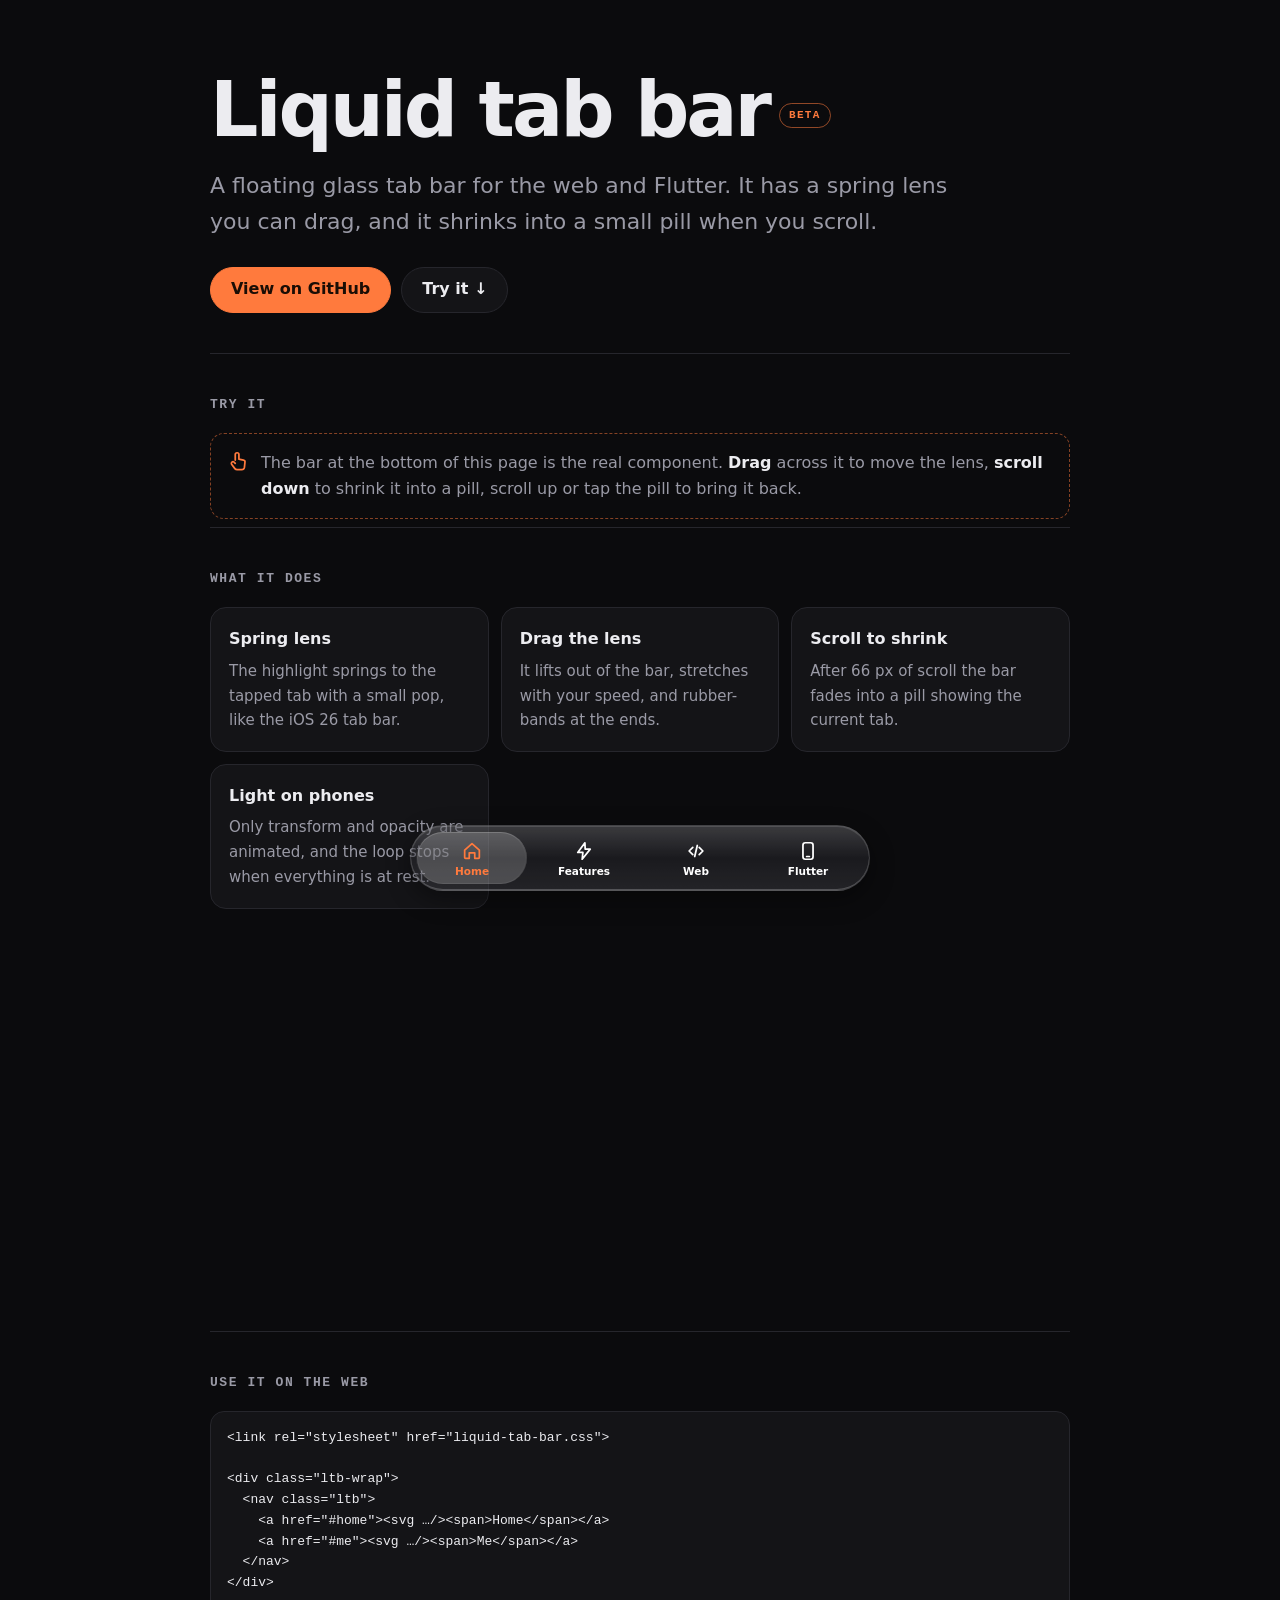
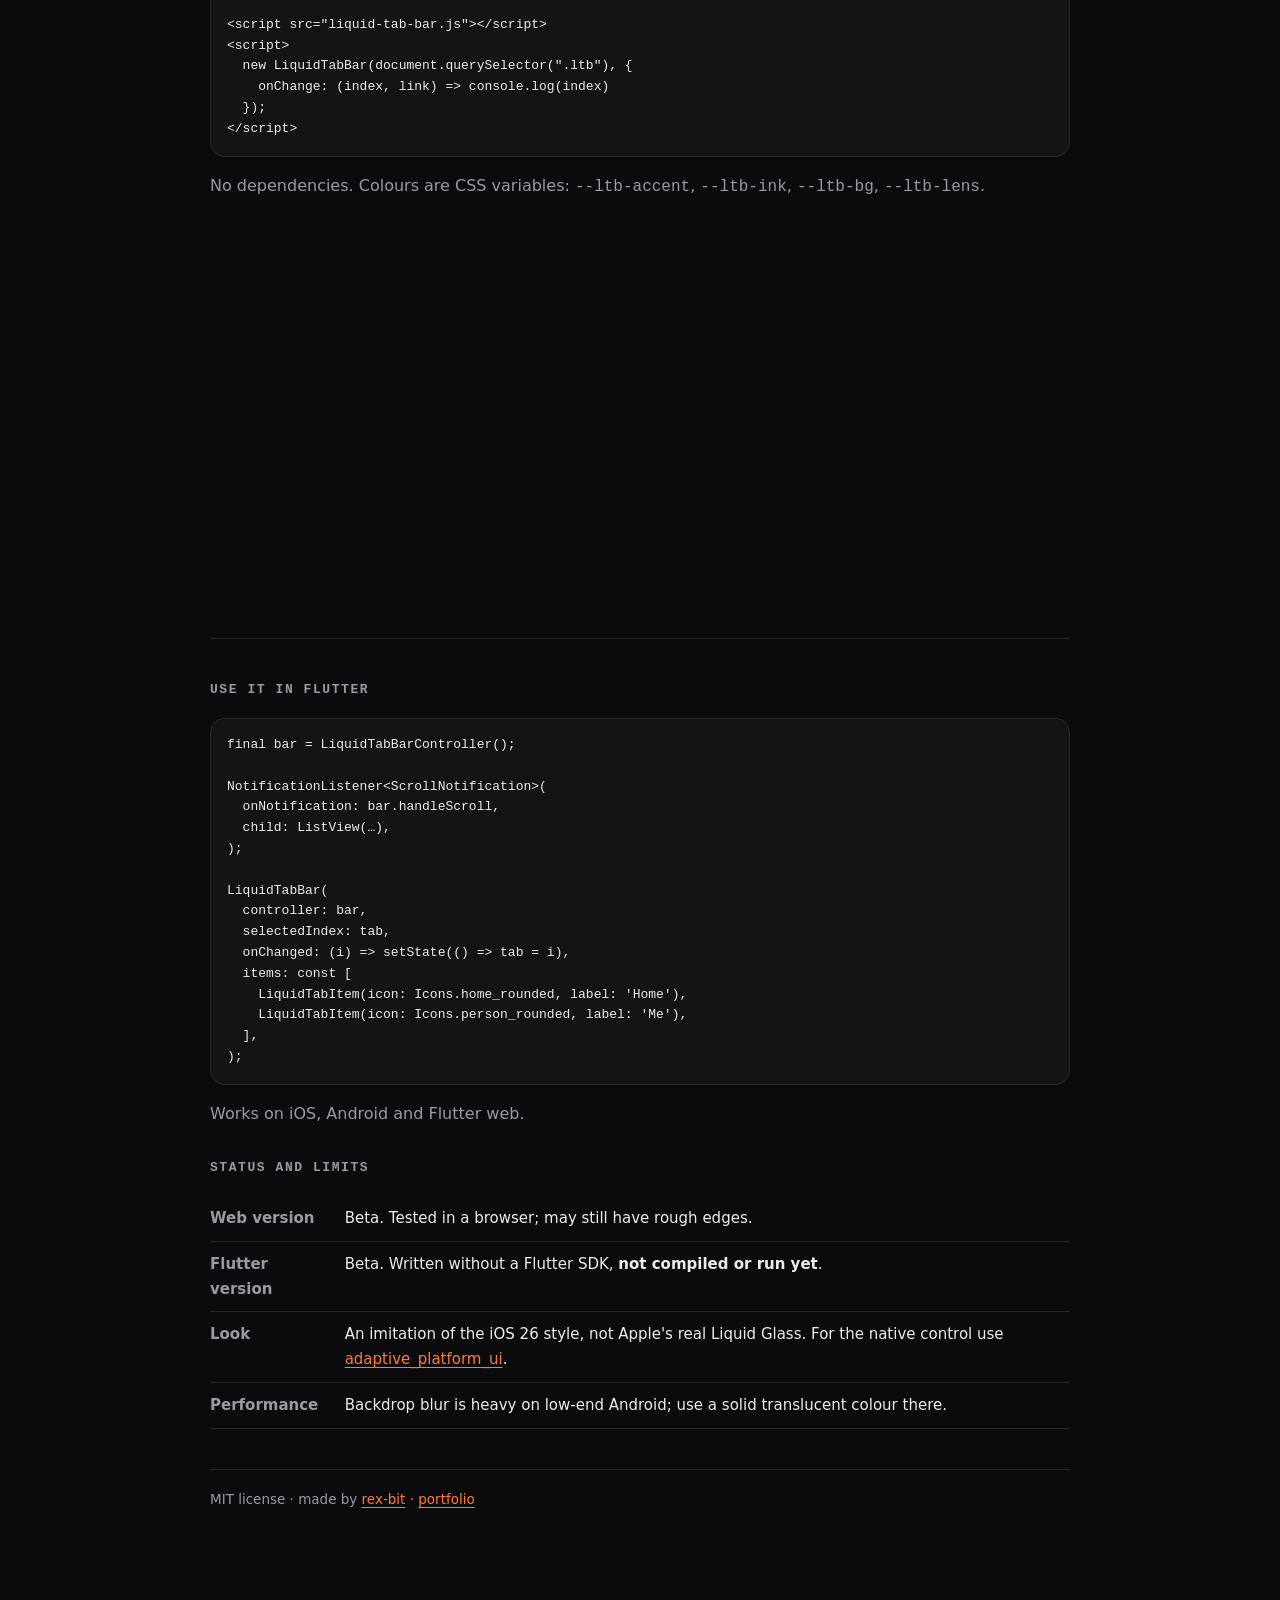
==== commit b8e935be: "Glass modes: auto/liquid/blur, real refraction in Chromium, footer selector Co-Authored-By: Claude S" ====
--- a/liquid-tab-bar/index.html
+++ b/liquid-tab-bar/index.html
@@ -129,7 +129,7 @@
   <a href="#web"><svg viewBox="0 0 24 24" aria-hidden="true"><path d="M8.5 8L4.5 12l4 4M15.5 8l4 4-4 4M13.4 6l-2.8 12"/></svg><span>Web</span></a>
   <a href="#flutter"><svg viewBox="0 0 24 24" aria-hidden="true"><rect x="6.5" y="3" width="11" height="18" rx="2.6"/><path d="M10.5 18h3"/></svg><span>Flutter</span></a>
 </nav></div>
-<script src="web/liquid-tab-bar.js"></script>
+<script src="web/liquid-glass.js"></script><script src="web/liquid-tab-bar.js"></script>
 <script>
 (function () {
   var bar = new LiquidTabBar(document.querySelector(".ltb"), {});
--- a/liquid-tab-bar/web/liquid-tab-bar.css
+++ b/liquid-tab-bar/web/liquid-tab-bar.css
@@ -25,13 +25,15 @@
 .ltb-mini.on{opacity:1;pointer-events:auto;transform:translateX(-50%) scale(1);transition:transform .28s cubic-bezier(.215,.61,.355,1),opacity .22s ease-out}
 .ltb-mini svg{width:18px;height:18px;fill:none;stroke:currentColor;stroke-width:1.9;stroke-linecap:round;stroke-linejoin:round}
 /* blur is expensive on iOS: dropped only while the swap animates */
-.ltb-wrap.anim .ltb,.ltb-wrap.anim .ltb-mini{-webkit-backdrop-filter:none;backdrop-filter:none}
 @media (prefers-color-scheme:light){.ltb{--ltb-ink:#111;--ltb-bg:rgba(250,250,252,.55);--ltb-lens:rgba(0,0,0,.08);border-color:rgba(0,0,0,.12)}.ltb-mini{background-color:rgba(250,250,252,.6);border-color:rgba(0,0,0,.12)}}
 
-/* liquid glass: clearer blur, bright specular edges, inner glow */
-.ltb,.ltb-mini{background-image:radial-gradient(130% 160% at 12% -10%,rgba(255,255,255,.34),rgba(255,255,255,0) 42%),radial-gradient(130% 160% at 88% 115%,rgba(255,255,255,.2),rgba(255,255,255,0) 42%),linear-gradient(180deg,rgba(255,255,255,.1),rgba(255,255,255,0) 55%);
-  -webkit-backdrop-filter:blur(12px) saturate(1.9) brightness(1.08);backdrop-filter:blur(12px) saturate(1.9) brightness(1.08);
+/* liquid mode (set by liquid-glass.js): clear glass, bright specular edges, inner glow. True refraction is added by JS in Chromium. */
+html[data-glass="liquid"] .ltb,html[data-glass="liquid"] .ltb-mini{
+  background-image:radial-gradient(130% 160% at 12% -10%,rgba(255,255,255,.22),rgba(255,255,255,0) 42%),radial-gradient(130% 160% at 88% 115%,rgba(255,255,255,.12),rgba(255,255,255,0) 42%),linear-gradient(180deg,rgba(255,255,255,.1),rgba(255,255,255,0) 55%);
+  -webkit-backdrop-filter:blur(4px) saturate(1.9) brightness(1.04);backdrop-filter:blur(4px) saturate(1.9) brightness(1.04);
   box-shadow:inset 0 0 0 1px rgba(255,255,255,.16),inset 1.5px 1.5px 1px -.5px rgba(255,255,255,.55),inset -1.5px -1.5px 1px -.5px rgba(255,255,255,.28),inset 0 0 18px rgba(255,255,255,.07),0 10px 28px rgba(0,0,0,.3)}
-.ltb{--ltb-bg:rgba(44,45,50,.48)}
-.ltb-mini{background-color:rgba(44,45,50,.48)}
-@media (prefers-color-scheme:light){.ltb{--ltb-bg:rgba(250,250,252,.48)}.ltb-mini{background-color:rgba(250,250,252,.5)}}
+html[data-glass="liquid"] .ltb{--ltb-bg:rgba(30,31,35,.5)}
+html[data-glass="liquid"] .ltb-mini{background-color:rgba(30,31,35,.5)}
+@media (prefers-color-scheme:light){html[data-glass="liquid"] .ltb{--ltb-bg:rgba(250,250,252,.4)}html[data-glass="liquid"] .ltb-mini{background-color:rgba(250,250,252,.42)}}
+/* the swap animation drops the blur; keep refraction filters untouched */
+html:not([data-refract]) .ltb-wrap.anim .ltb,html:not([data-refract]) .ltb-wrap.anim .ltb-mini{-webkit-backdrop-filter:none !important;backdrop-filter:none !important}
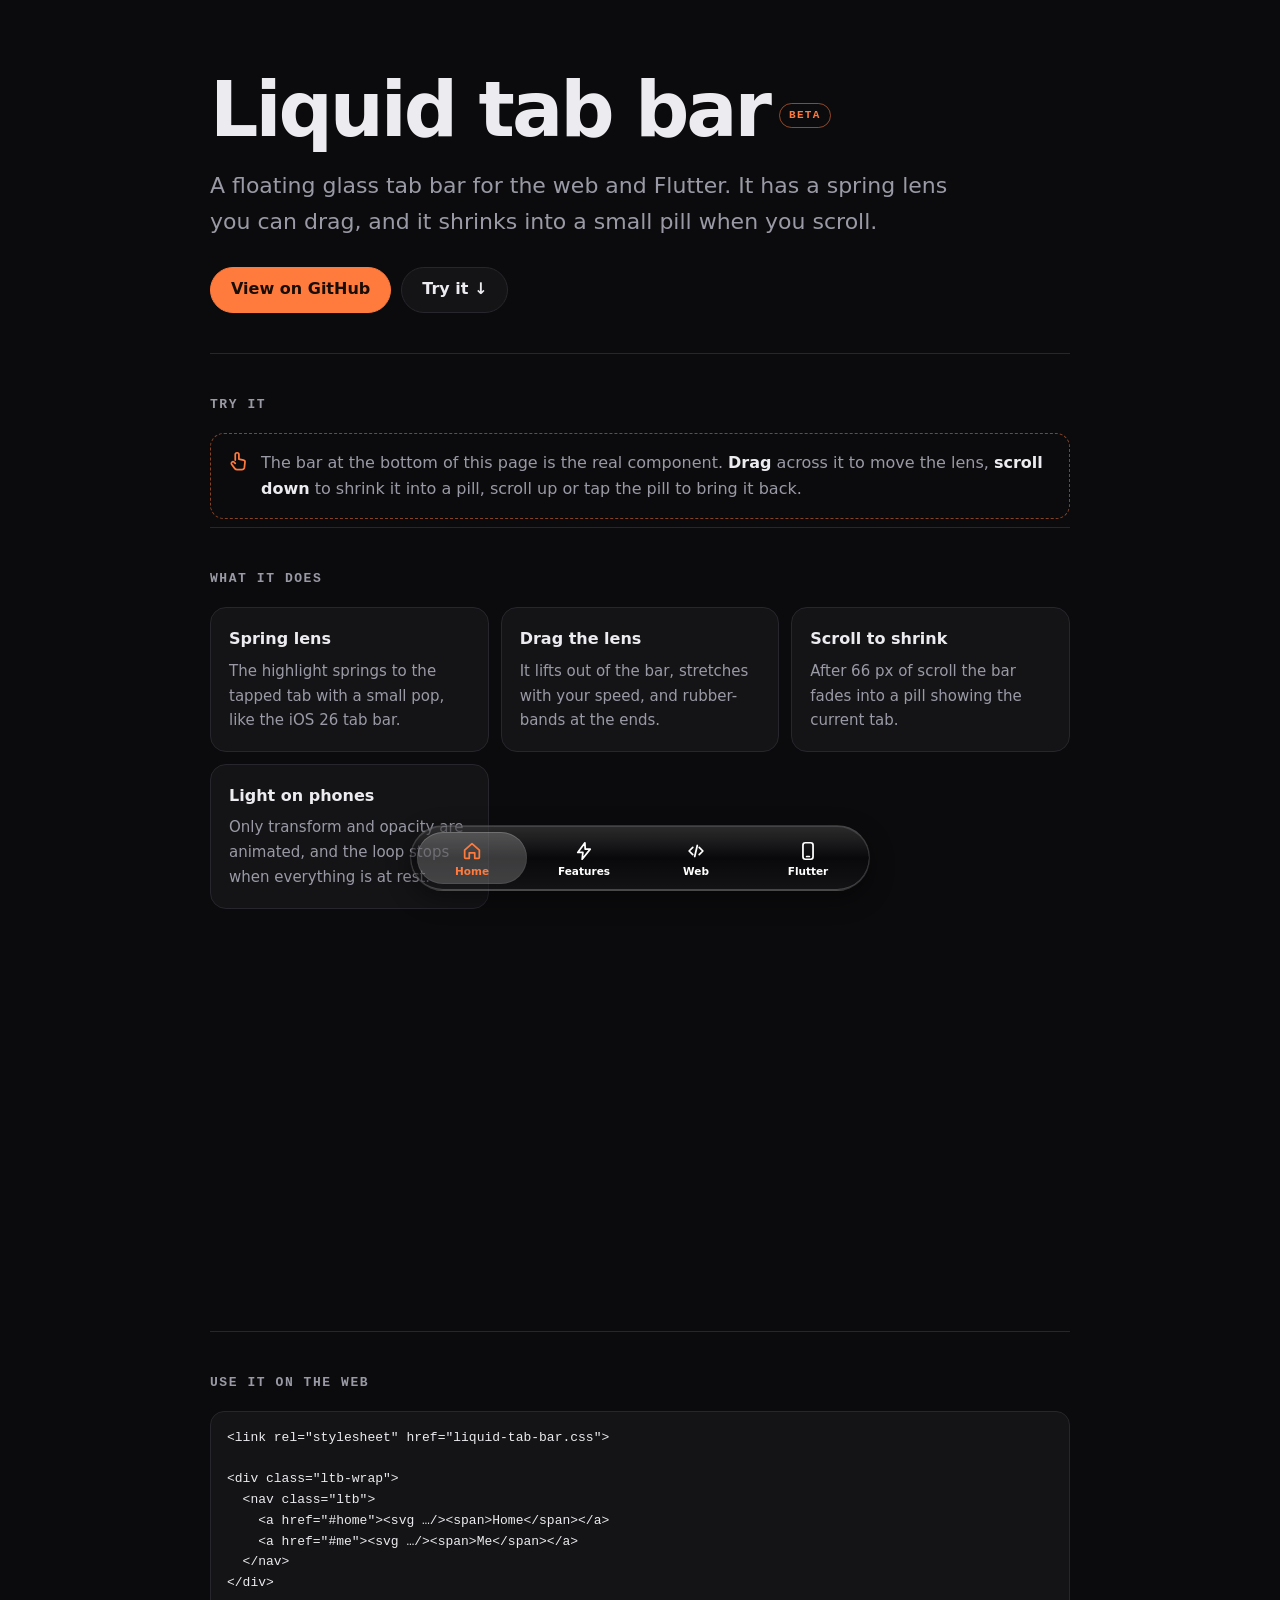
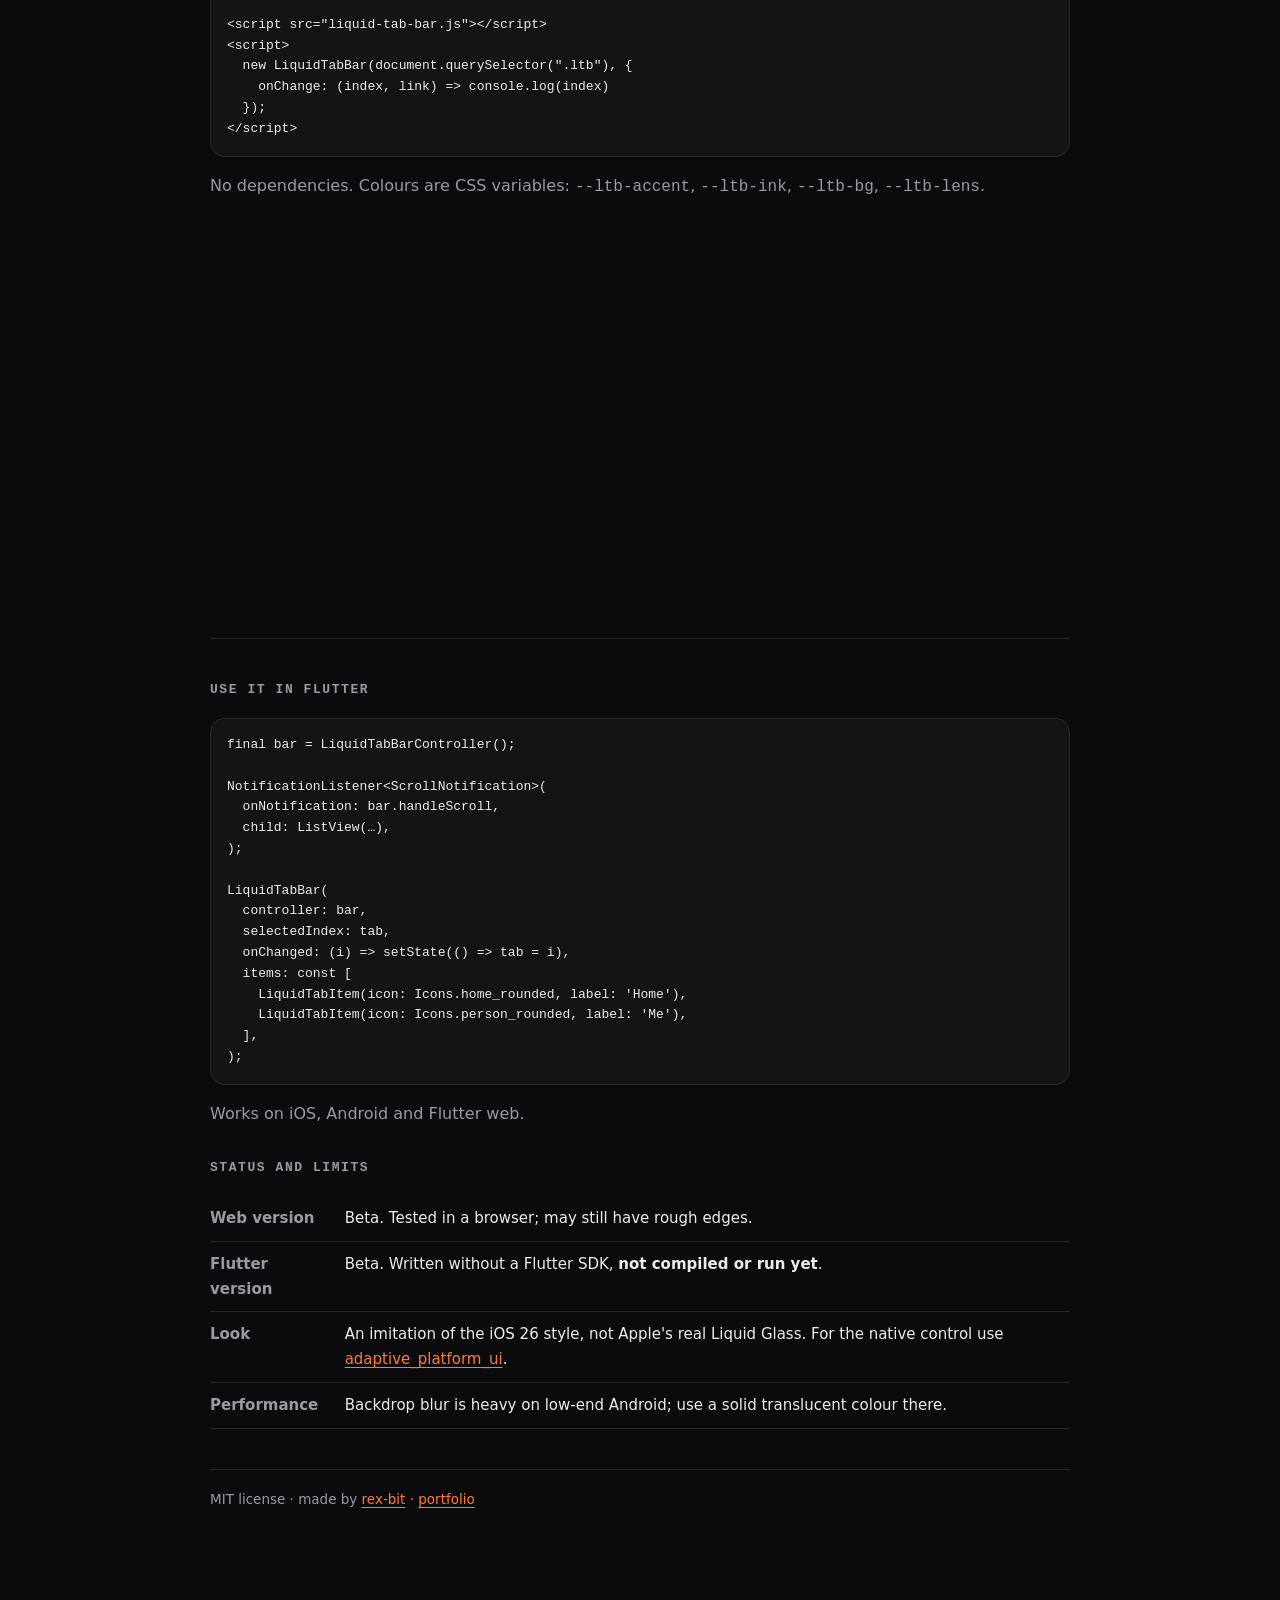
==== commit 1feadbe1: "Liquid/blur demo: always dark bar, re-record GIFs in dark scheme Co-Authored-By: Claude Sonnet 5.5 <" ====
--- a/liquid-tab-bar/index.html
+++ b/liquid-tab-bar/index.html
@@ -38,9 +38,11 @@
 .spacer{height:46vh}
 footer{margin-top:40px;padding-top:18px;border-top:1px solid var(--line);color:var(--muted);font-size:13.5px}
 /* this page is dark-only, so keep the bar dark even on light-mode phones */
-.ltb{--ltb-ink:#fff;--ltb-bg:rgba(44,45,50,.48);--ltb-lens:rgba(255,255,255,.2);border-color:rgba(255,255,255,.14)}
-.ltb-mini{background-color:rgba(44,45,50,.48);border-color:rgba(255,255,255,.14)}
+.ltb{--ltb-ink:#fff;--ltb-bg:rgba(10,10,12,.58);--ltb-lens:rgba(255,255,255,.2);border-color:rgba(255,255,255,.14)}
+.ltb-mini{background-color:rgba(10,10,12,.58);border-color:rgba(255,255,255,.14)}
 @media (max-width:560px){header{padding-top:48px}}
+html[data-glass] .ltb{--ltb-bg:rgba(10,10,12,.58) !important}
+html[data-glass] .ltb-mini{background-color:rgba(10,10,12,.58) !important;border-color:rgba(255,255,255,.14) !important}
 </style>
 </head>
 <body>
--- a/liquid-tab-bar/web/liquid-tab-bar.css
+++ b/liquid-tab-bar/web/liquid-tab-bar.css
@@ -1,10 +1,10 @@
 /* Liquid tab bar (BETA) – CSS. Tweak the variables on .ltb */
 .ltb-wrap{position:fixed;left:0;right:0;bottom:calc(10px + env(safe-area-inset-bottom,0px));z-index:50;display:flex;justify-content:center;padding:0 12px;pointer-events:none}
-.ltb{--ltb-ink:#fff;--ltb-accent:#ff7a3d;--ltb-bg:rgba(30,31,35,.62);--ltb-lens:rgba(255,255,255,.17);
+.ltb{--ltb-ink:#fff;--ltb-accent:#ff7a3d;--ltb-bg:rgba(10,10,12,.58);--ltb-lens:rgba(255,255,255,.17);
   position:relative;display:flex;gap:2px;padding:6px;width:min(100%,460px);pointer-events:auto;touch-action:pan-y;user-select:none;-webkit-user-select:none;-webkit-touch-callout:none;
   border-radius:999px;border:1px solid rgba(255,255,255,.14);background-color:var(--ltb-bg);
   background-image:linear-gradient(180deg,rgba(255,255,255,.14),rgba(255,255,255,0) 50%,rgba(255,255,255,.04));
-  -webkit-backdrop-filter:blur(16px) saturate(1.5);backdrop-filter:blur(16px) saturate(1.5);
+  -webkit-backdrop-filter:blur(22px) saturate(1.8);backdrop-filter:blur(22px) saturate(1.8);
   box-shadow:inset 0 1px 0 rgba(255,255,255,.12),inset 0 -1px 0 rgba(255,255,255,.22),0 8px 24px rgba(0,0,0,.4);
   transform-origin:50% 100%;will-change:transform,opacity;transition:transform .28s cubic-bezier(.215,.61,.355,1),opacity .22s ease-out}
 .ltb a{position:relative;z-index:1;flex:1 1 0;display:flex;flex-direction:column;align-items:center;gap:4px;min-width:0;padding:8px 6px 7px;border-radius:999px;color:var(--ltb-ink);text-decoration:none;font:600 10.5px/1 system-ui,-apple-system,sans-serif;white-space:nowrap;-webkit-tap-highlight-color:transparent;-webkit-user-drag:none;transition:color .18s}
@@ -20,7 +20,7 @@
 .ltb.min{opacity:0;transform:scale(.7,.85);pointer-events:none}
 .ltb.min .ltb-lens{opacity:0}
 .ltb-mini{position:absolute;left:50%;bottom:0;display:flex;align-items:center;gap:7px;height:38px;padding:0 16px;border-radius:999px;border:1px solid rgba(255,255,255,.14);color:var(--ltb-accent,#ff7a3d);
-  background-color:rgba(24,24,26,.5);-webkit-backdrop-filter:blur(16px) saturate(1.5);backdrop-filter:blur(16px) saturate(1.5);font:600 13px/1 system-ui,-apple-system,sans-serif;white-space:nowrap;cursor:pointer;
+  background-color:rgba(24,24,26,.5);-webkit-backdrop-filter:blur(22px) saturate(1.8);backdrop-filter:blur(22px) saturate(1.8);font:600 13px/1 system-ui,-apple-system,sans-serif;white-space:nowrap;cursor:pointer;
   opacity:0;pointer-events:none;transform:translateX(-50%) scale(1.35,1.1);transform-origin:50% 100%;transition:transform .28s cubic-bezier(.215,.61,.355,1),opacity .18s ease-out;-webkit-tap-highlight-color:transparent}
 .ltb-mini.on{opacity:1;pointer-events:auto;transform:translateX(-50%) scale(1);transition:transform .28s cubic-bezier(.215,.61,.355,1),opacity .22s ease-out}
 .ltb-mini svg{width:18px;height:18px;fill:none;stroke:currentColor;stroke-width:1.9;stroke-linecap:round;stroke-linejoin:round}
@@ -29,11 +29,11 @@
 
 /* liquid mode (set by liquid-glass.js): clear glass, bright specular edges, inner glow. True refraction is added by JS in Chromium. */
 html[data-glass="liquid"] .ltb,html[data-glass="liquid"] .ltb-mini{
-  background-image:radial-gradient(130% 160% at 12% -10%,rgba(255,255,255,.22),rgba(255,255,255,0) 42%),radial-gradient(130% 160% at 88% 115%,rgba(255,255,255,.12),rgba(255,255,255,0) 42%),linear-gradient(180deg,rgba(255,255,255,.1),rgba(255,255,255,0) 55%);
-  -webkit-backdrop-filter:blur(4px) saturate(1.9) brightness(1.04);backdrop-filter:blur(4px) saturate(1.9) brightness(1.04);
-  box-shadow:inset 0 0 0 1px rgba(255,255,255,.16),inset 1.5px 1.5px 1px -.5px rgba(255,255,255,.55),inset -1.5px -1.5px 1px -.5px rgba(255,255,255,.28),inset 0 0 18px rgba(255,255,255,.07),0 10px 28px rgba(0,0,0,.3)}
-html[data-glass="liquid"] .ltb{--ltb-bg:rgba(30,31,35,.5)}
-html[data-glass="liquid"] .ltb-mini{background-color:rgba(30,31,35,.5)}
+  background-image:radial-gradient(130% 160% at 12% -10%,rgba(255,255,255,.09),rgba(255,255,255,0) 42%),radial-gradient(130% 160% at 88% 115%,rgba(255,255,255,.05),rgba(255,255,255,0) 42%),linear-gradient(180deg,rgba(255,255,255,.04),rgba(255,255,255,0) 55%);
+  -webkit-backdrop-filter:blur(4px) saturate(1.6);backdrop-filter:blur(4px) saturate(1.6);
+  box-shadow:inset 0 0 0 1px rgba(255,255,255,.16),inset 1.5px 1.5px 1px -.5px rgba(255,255,255,.55),inset -1.5px -1.5px 1px -.5px rgba(255,255,255,.28),inset 0 0 18px rgba(255,255,255,.03),0 10px 28px rgba(0,0,0,.35)}
+html[data-glass="liquid"] .ltb{--ltb-bg:rgba(10,10,12,.58)}
+html[data-glass="liquid"] .ltb-mini{background-color:rgba(10,10,12,.58)}
 @media (prefers-color-scheme:light){html[data-glass="liquid"] .ltb{--ltb-bg:rgba(250,250,252,.4)}html[data-glass="liquid"] .ltb-mini{background-color:rgba(250,250,252,.42)}}
 /* the swap animation drops the blur; keep refraction filters untouched */
 html:not([data-refract]) .ltb-wrap.anim .ltb,html:not([data-refract]) .ltb-wrap.anim .ltb-mini{-webkit-backdrop-filter:none !important;backdrop-filter:none !important}
